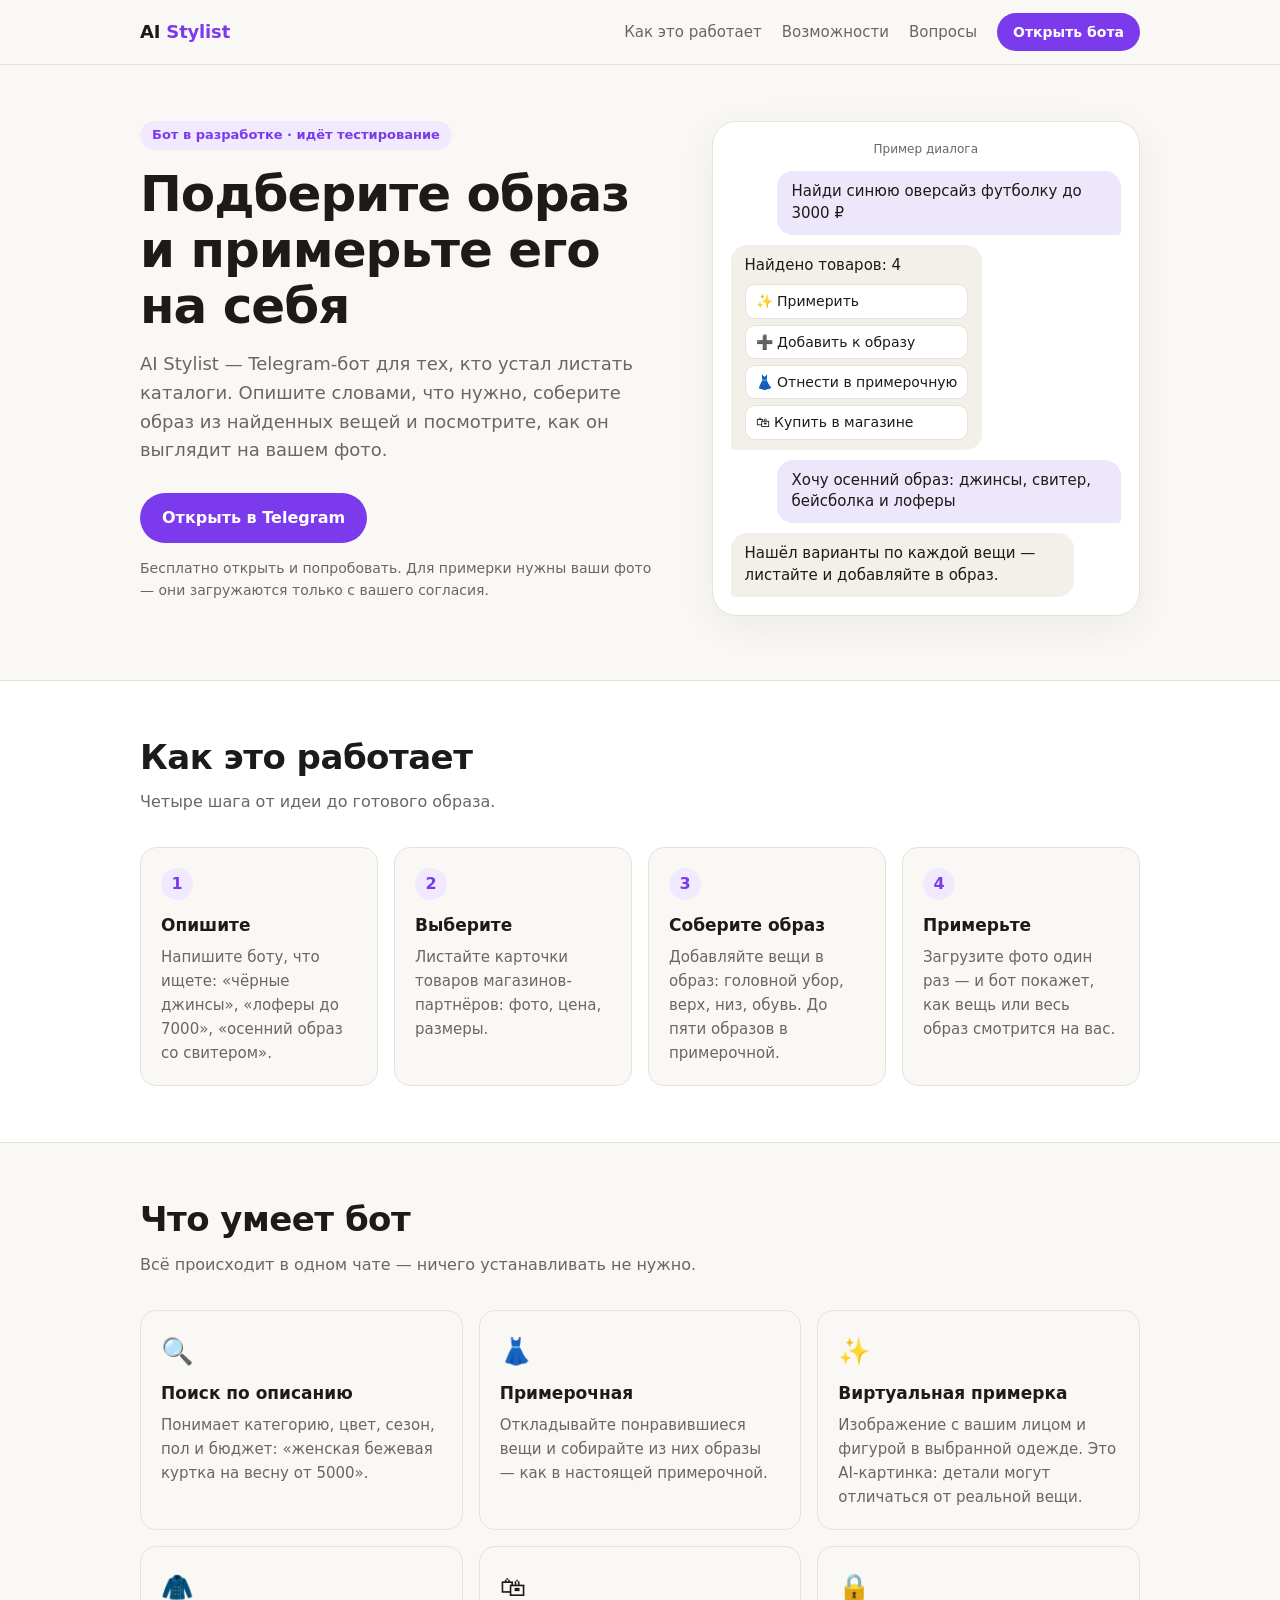
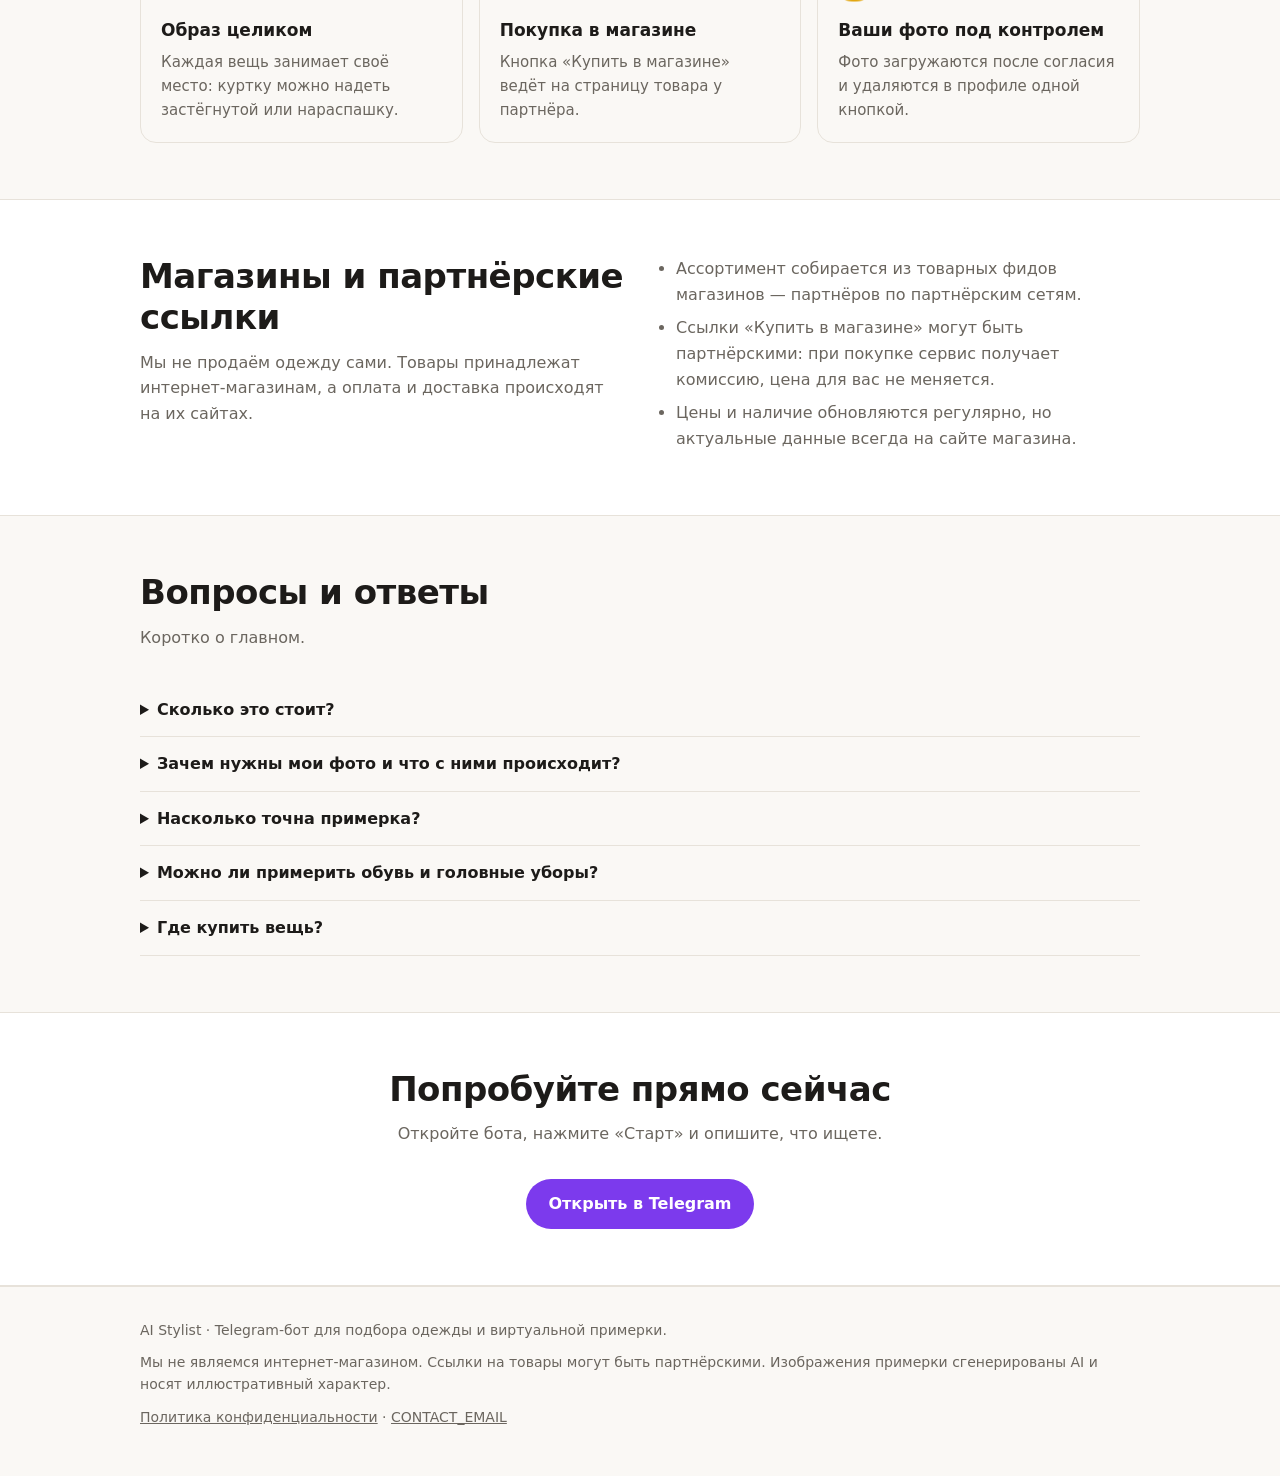
==== index.html @ a5141272 "init" ====
<!doctype html>
<html lang="ru">
<head>
<meta charset="utf-8">
<meta name="viewport" content="width=device-width, initial-scale=1">
<title>AI Stylist — подбор одежды и виртуальная примерка в Telegram</title>
<meta name="description" content="Telegram-бот для подбора одежды: найдёт вещь по описанию, поможет собрать образ и покажет, как он смотрится на вас.">
<meta property="og:title" content="AI Stylist — подбор одежды и примерка в Telegram">
<meta property="og:description" content="Опишите, что ищете, соберите образ и примерьте его на себя — прямо в Telegram.">
<meta property="og:type" content="website">
<link rel="icon" href="data:image/svg+xml,%3Csvg xmlns='http://www.w3.org/2000/svg' viewBox='0 0 64 64'%3E%3Crect width='64' height='64' rx='14' fill='%237c3aed'/%3E%3Ctext x='32' y='43' font-size='32' text-anchor='middle' fill='white' font-family='sans-serif' font-weight='700'%3EAI%3C/text%3E%3C/svg%3E">
<link rel="stylesheet" href="style.css">
</head>
<body>

<header>
  <div class="wrap">
    <a class="brand" href="/">AI <span>Stylist</span></a>
    <nav>
      <a class="link" href="#how">Как это работает</a>
      <a class="link" href="#features">Возможности</a>
      <a class="link" href="#faq">Вопросы</a>
      <!-- Замените BOT_USERNAME на имя бота в Telegram (без @) -->
      <a class="btn small" href="https://t.me/BOT_USERNAME">Открыть бота</a>
    </nav>
  </div>
</header>

<main>
  <section class="hero">
    <div class="wrap">
      <div>
        <span class="badge">Бот в разработке · идёт тестирование</span>
        <h1>Подберите образ и примерьте его на себя</h1>
        <p class="lead">AI Stylist — Telegram-бот для тех, кто устал листать каталоги. Опишите словами, что нужно, соберите образ из найденных вещей и посмотрите, как он выглядит на вашем фото.</p>
        <a class="btn" href="https://t.me/BOT_USERNAME">Открыть в Telegram</a>
        <p class="note">Бесплатно открыть и попробовать. Для примерки нужны ваши фото — они загружаются только с вашего согласия.</p>
      </div>

      <div class="chat" aria-label="Пример диалога с ботом">
        <div class="cap">Пример диалога</div>
        <div class="msg user">Найди синюю оверсайз футболку до 3000 ₽</div>
        <div class="msg bot">Найдено товаров: 4
          <div class="keys">
            <span>✨ Примерить</span>
            <span>➕ Добавить к образу</span>
            <span>👗 Отнести в примерочную</span>
            <span>🛍 Купить в магазине</span>
          </div>
        </div>
        <div class="msg user">Хочу осенний образ: джинсы, свитер, бейсболка и лоферы</div>
        <div class="msg bot">Нашёл варианты по каждой вещи — листайте и добавляйте в образ.</div>
      </div>
    </div>
  </section>

  <section class="alt" id="how">
    <div class="wrap">
      <h2>Как это работает</h2>
      <p class="sub">Четыре шага от идеи до готового образа.</p>
      <ol class="steps">
        <li class="card"><h3>Опишите</h3><p>Напишите боту, что ищете: «чёрные джинсы», «лоферы до 7000», «осенний образ со свитером».</p></li>
        <li class="card"><h3>Выберите</h3><p>Листайте карточки товаров магазинов-партнёров: фото, цена, размеры.</p></li>
        <li class="card"><h3>Соберите образ</h3><p>Добавляйте вещи в образ: головной убор, верх, низ, обувь. До пяти образов в примерочной.</p></li>
        <li class="card"><h3>Примерьте</h3><p>Загрузите фото один раз — и бот покажет, как вещь или весь образ смотрится на вас.</p></li>
      </ol>
    </div>
  </section>

  <section id="features">
    <div class="wrap">
      <h2>Что умеет бот</h2>
      <p class="sub">Всё происходит в одном чате — ничего устанавливать не нужно.</p>
      <div class="cards">
        <div class="card"><span class="icon">🔍</span><h3>Поиск по описанию</h3><p>Понимает категорию, цвет, сезон, пол и бюджет: «женская бежевая куртка на весну от 5000».</p></div>
        <div class="card"><span class="icon">👗</span><h3>Примерочная</h3><p>Откладывайте понравившиеся вещи и собирайте из них образы — как в настоящей примерочной.</p></div>
        <div class="card"><span class="icon">✨</span><h3>Виртуальная примерка</h3><p>Изображение с вашим лицом и фигурой в выбранной одежде. Это AI-картинка: детали могут отличаться от реальной вещи.</p></div>
        <div class="card"><span class="icon">🧥</span><h3>Образ целиком</h3><p>Каждая вещь занимает своё место: куртку можно надеть застёгнутой или нараспашку.</p></div>
        <div class="card"><span class="icon">🛍</span><h3>Покупка в магазине</h3><p>Кнопка «Купить в магазине» ведёт на страницу товара у партнёра.</p></div>
        <div class="card"><span class="icon">🔒</span><h3>Ваши фото под контролем</h3><p>Фото загружаются после согласия и удаляются в профиле одной кнопкой.</p></div>
      </div>
    </div>
  </section>

  <section class="alt">
    <div class="wrap two">
      <div>
        <h2>Магазины и партнёрские ссылки</h2>
        <p class="sub" style="margin-bottom:0">Мы не продаём одежду сами. Товары принадлежат интернет-магазинам, а оплата и доставка происходят на их сайтах.</p>
      </div>
      <ul>
        <li>Ассортимент собирается из товарных фидов магазинов — партнёров по партнёрским сетям.</li>
        <li>Ссылки «Купить в магазине» могут быть партнёрскими: при покупке сервис получает комиссию, цена для вас не меняется.</li>
        <li>Цены и наличие обновляются регулярно, но актуальные данные всегда на сайте магазина.</li>
      </ul>
    </div>
  </section>

  <section id="faq">
    <div class="wrap">
      <h2>Вопросы и ответы</h2>
      <p class="sub">Коротко о главном.</p>
      <details>
        <summary>Сколько это стоит?</summary>
        <p>Сейчас бот находится в тестировании, пользоваться им можно бесплатно. Условия при выходе из тестирования мы объявим заранее.</p>
      </details>
      <details>
        <summary>Зачем нужны мои фото и что с ними происходит?</summary>
        <p>Для примерки нужны селфи и фото в полный рост. Они используются только для создания изображения с примеркой. Загрузка начинается после вашего согласия, а удалить фото можно в разделе «Профиль» в любой момент. Подробнее — в <a href="privacy.html">политике конфиденциальности</a>.</p>
      </details>
      <details>
        <summary>Насколько точна примерка?</summary>
        <p>Изображение создаёт нейросеть. Оно даёт представление о цвете, силуэте и сочетании вещей, но посадка и детали могут отличаться от реальных. Ориентируйтесь на размерную сетку магазина.</p>
      </details>
      <details>
        <summary>Можно ли примерить обувь и головные уборы?</summary>
        <p>Эти вещи входят в образ, но точность примерки зависит от используемой модели и со временем улучшается. Верх и низ примеряются надёжнее всего.</p>
      </details>
      <details>
        <summary>Где купить вещь?</summary>
        <p>Нажмите «Купить в магазине» в карточке товара — откроется страница вещи на сайте магазина.</p>
      </details>
    </div>
  </section>

  <section class="alt cta">
    <div class="wrap">
      <h2>Попробуйте прямо сейчас</h2>
      <p class="sub">Откройте бота, нажмите «Старт» и опишите, что ищете.</p>
      <a class="btn" href="https://t.me/BOT_USERNAME">Открыть в Telegram</a>
    </div>
  </section>
</main>

<footer>
  <div class="wrap">
    <div>AI Stylist · Telegram-бот для подбора одежды и виртуальной примерки.</div>
    <div>Мы не являемся интернет-магазином. Ссылки на товары могут быть партнёрскими. Изображения примерки сгенерированы AI и носят иллюстративный характер.</div>
    <div>
      <a href="privacy.html">Политика конфиденциальности</a> ·
      <!-- Замените на рабочий адрес -->
      <a href="mailto:CONTACT_EMAIL">CONTACT_EMAIL</a>
    </div>
  </div>
</footer>

</body>
</html>
---- style.css ----
:root {
  --bg: #faf8f5;
  --surface: #ffffff;
  --text: #1d1b19;
  --muted: #6b665f;
  --line: #e7e2da;
  --accent: #7c3aed;
  --accent-text: #ffffff;
  --accent-soft: #f1eafe;
  --bubble-user: #ede7fb;
  --bubble-bot: #f3f0ea;
  --radius: 16px;
}

@media (prefers-color-scheme: dark) {
  :root {
    --bg: #14120f;
    --surface: #1d1a16;
    --text: #f2eee8;
    --muted: #a49d93;
    --line: #2f2a24;
    --accent: #a78bfa;
    --accent-text: #14120f;
    --accent-soft: #2a2140;
    --bubble-user: #2e2548;
    --bubble-bot: #26221d;
  }
}

* { box-sizing: border-box; }
html { scroll-behavior: smooth; }
body {
  margin: 0;
  background: var(--bg);
  color: var(--text);
  font: 16px/1.6 system-ui, -apple-system, 'Segoe UI', Roboto, sans-serif;
  -webkit-font-smoothing: antialiased;
}
a { color: var(--accent); }
.wrap { max-width: 1040px; margin: 0 auto; padding: 0 20px; }

header { border-bottom: 1px solid var(--line); }
header .wrap { display: flex; align-items: center; justify-content: space-between; gap: 16px; height: 64px; }
.brand { font-weight: 700; font-size: 18px; color: var(--text); text-decoration: none; letter-spacing: -0.01em; }
.brand span { color: var(--accent); }
nav { display: flex; align-items: center; gap: 20px; }
nav a.link { color: var(--muted); text-decoration: none; font-size: 15px; }
nav a.link:hover { color: var(--text); }

.btn {
  display: inline-block;
  padding: 12px 22px;
  border-radius: 999px;
  background: var(--accent);
  color: var(--accent-text);
  font-weight: 600;
  text-decoration: none;
  border: 0;
}
.btn:hover { filter: brightness(1.08); }
.btn.small { padding: 8px 16px; font-size: 14px; }

.hero { padding: 56px 0 64px; }
.hero .wrap { display: grid; grid-template-columns: 1.1fr 0.9fr; gap: 48px; align-items: center; }
.badge {
  display: inline-block;
  padding: 4px 12px;
  border-radius: 999px;
  background: var(--accent-soft);
  color: var(--accent);
  font-size: 13px;
  font-weight: 600;
  margin-bottom: 16px;
}
h1 { font-size: clamp(32px, 5vw, 50px); line-height: 1.12; letter-spacing: -0.02em; margin: 0 0 16px; }
.lead { font-size: 18px; color: var(--muted); margin: 0 0 28px; max-width: 34em; }
.note { font-size: 14px; color: var(--muted); margin-top: 14px; }

.chat {
  background: var(--surface);
  border: 1px solid var(--line);
  border-radius: 24px;
  padding: 18px;
  display: flex;
  flex-direction: column;
  gap: 10px;
  box-shadow: 0 10px 40px rgba(0, 0, 0, 0.06);
}
.chat .cap { font-size: 12px; color: var(--muted); text-align: center; margin-bottom: 2px; }
.msg { max-width: 88%; padding: 10px 14px; border-radius: 16px; font-size: 15px; line-height: 1.45; }
.msg.user { align-self: flex-end; background: var(--bubble-user); border-bottom-right-radius: 4px; }
.msg.bot { align-self: flex-start; background: var(--bubble-bot); border-bottom-left-radius: 4px; }
.msg small { display: block; color: var(--muted); margin-top: 4px; }
.keys { display: flex; flex-direction: column; gap: 6px; margin-top: 8px; }
.keys span {
  border: 1px solid var(--line);
  background: var(--surface);
  border-radius: 10px;
  padding: 6px 10px;
  font-size: 14px;
}

section { padding: 56px 0; }
section.alt { background: var(--surface); border-top: 1px solid var(--line); border-bottom: 1px solid var(--line); }
h2 { font-size: clamp(26px, 3.4vw, 34px); letter-spacing: -0.015em; line-height: 1.2; margin: 0 0 12px; }
.sub { color: var(--muted); margin: 0 0 32px; max-width: 40em; }

.steps, .cards { display: grid; gap: 16px; padding: 0; margin: 0; list-style: none; }
.steps { grid-template-columns: repeat(4, 1fr); counter-reset: step; }
.cards { grid-template-columns: repeat(3, 1fr); }
.card {
  background: var(--bg);
  border: 1px solid var(--line);
  border-radius: var(--radius);
  padding: 20px;
}
section.alt .card { background: var(--bg); }
.card h3 { margin: 0 0 6px; font-size: 17px; }
.card p { margin: 0; color: var(--muted); font-size: 15px; }
.steps .card::before {
  counter-increment: step;
  content: counter(step);
  display: grid;
  place-items: center;
  width: 32px;
  height: 32px;
  border-radius: 50%;
  background: var(--accent-soft);
  color: var(--accent);
  font-weight: 700;
  margin-bottom: 12px;
}
.icon { font-size: 26px; display: block; margin-bottom: 8px; }

.two { display: grid; grid-template-columns: 1fr 1fr; gap: 32px; align-items: start; }
.two ul { margin: 0; padding-left: 20px; color: var(--muted); }
.two li { margin-bottom: 8px; }

details { border-bottom: 1px solid var(--line); padding: 14px 0; }
details summary { cursor: pointer; font-weight: 600; }
details p { margin: 8px 0 0; color: var(--muted); }

.cta { text-align: center; }
.cta .sub { margin-left: auto; margin-right: auto; }

footer { border-top: 1px solid var(--line); padding: 32px 0 48px; color: var(--muted); font-size: 14px; }
footer .wrap { display: flex; flex-direction: column; gap: 10px; }
footer a { color: var(--muted); }

@media (max-width: 860px) {
  .hero .wrap, .two { grid-template-columns: 1fr; }
  .steps, .cards { grid-template-columns: 1fr 1fr; }
  .hero { padding-top: 36px; }
}
@media (max-width: 560px) {
  .steps, .cards { grid-template-columns: 1fr; }
  nav a.link { display: none; }
  section { padding: 40px 0; }
}
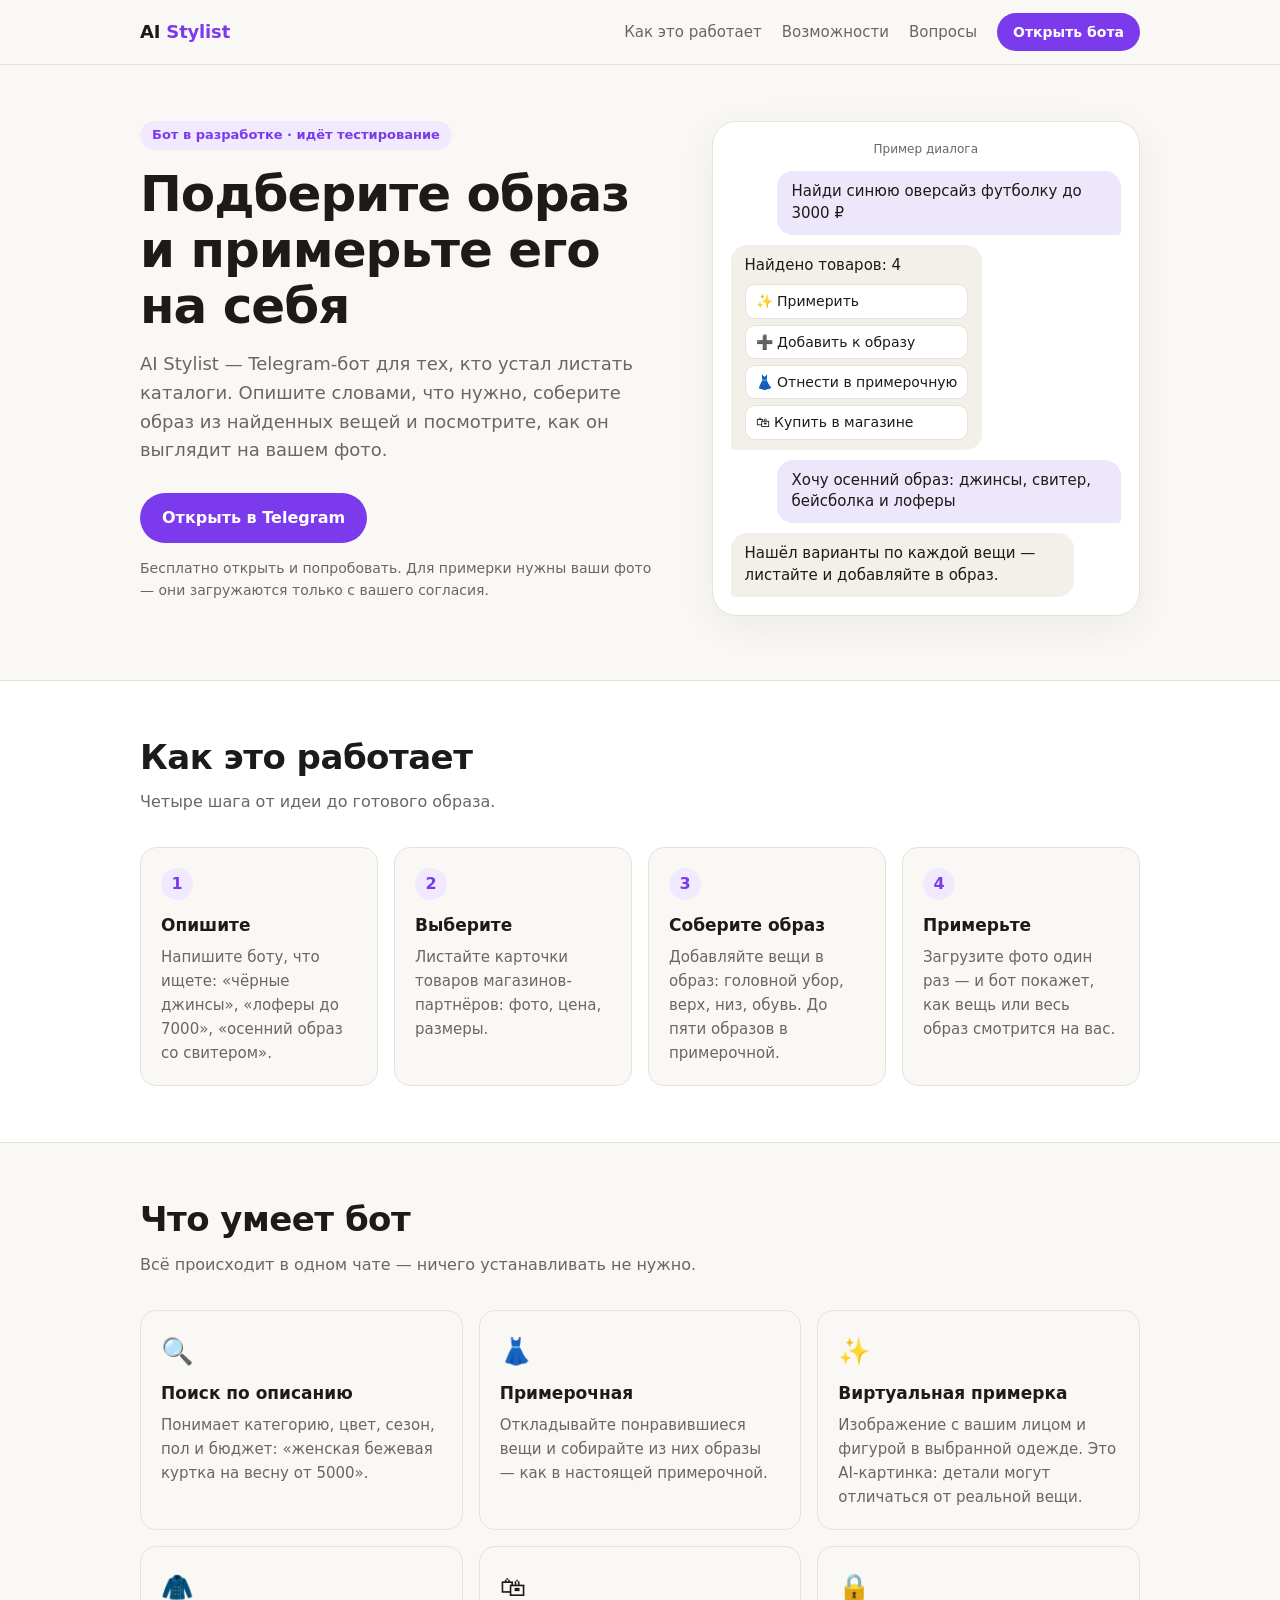
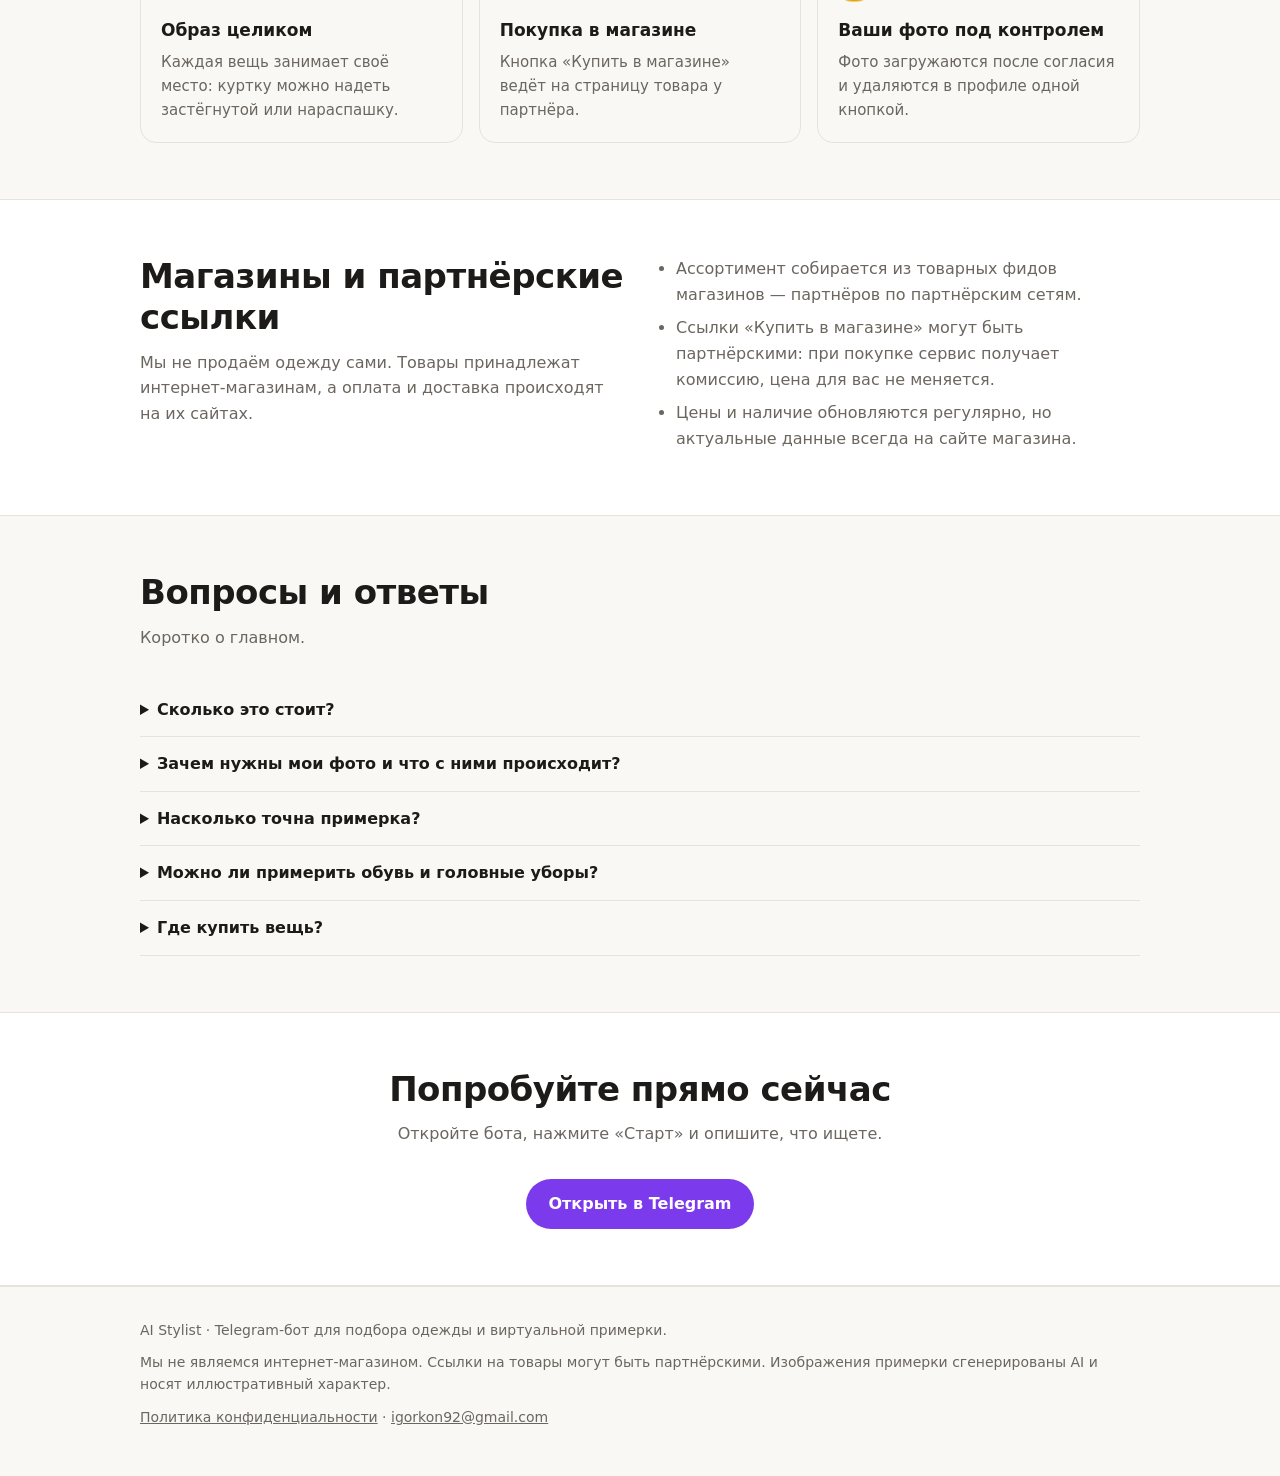
==== commit 3d95d08e: "fix names" ====
--- a/index.html
+++ b/index.html
@@ -20,8 +20,8 @@
       <a class="link" href="#how">Как это работает</a>
       <a class="link" href="#features">Возможности</a>
       <a class="link" href="#faq">Вопросы</a>
-      <!-- Замените BOT_USERNAME на имя бота в Telegram (без @) -->
-      <a class="btn small" href="https://t.me/BOT_USERNAME">Открыть бота</a>
+      <!-- Замените dev_ai_stylist_bot на имя бота в Telegram (без @) -->
+      <a class="btn small" href="https://t.me/dev_ai_stylist_bot">Открыть бота</a>
     </nav>
   </div>
 </header>
@@ -33,7 +33,7 @@
         <span class="badge">Бот в разработке · идёт тестирование</span>
         <h1>Подберите образ и примерьте его на себя</h1>
         <p class="lead">AI Stylist — Telegram-бот для тех, кто устал листать каталоги. Опишите словами, что нужно, соберите образ из найденных вещей и посмотрите, как он выглядит на вашем фото.</p>
-        <a class="btn" href="https://t.me/BOT_USERNAME">Открыть в Telegram</a>
+        <a class="btn" href="https://t.me/dev_ai_stylist_bot">Открыть в Telegram</a>
         <p class="note">Бесплатно открыть и попробовать. Для примерки нужны ваши фото — они загружаются только с вашего согласия.</p>
       </div>
 
@@ -127,7 +127,7 @@
     <div class="wrap">
       <h2>Попробуйте прямо сейчас</h2>
       <p class="sub">Откройте бота, нажмите «Старт» и опишите, что ищете.</p>
-      <a class="btn" href="https://t.me/BOT_USERNAME">Открыть в Telegram</a>
+      <a class="btn" href="https://t.me/dev_ai_stylist_bot">Открыть в Telegram</a>
     </div>
   </section>
 </main>
@@ -139,7 +139,7 @@
     <div>
       <a href="privacy.html">Политика конфиденциальности</a> ·
       <!-- Замените на рабочий адрес -->
-      <a href="mailto:CONTACT_EMAIL">CONTACT_EMAIL</a>
+      <a href="mailto:igorkon92@gmail.com">igorkon92@gmail.com</a>
     </div>
   </div>
 </footer>
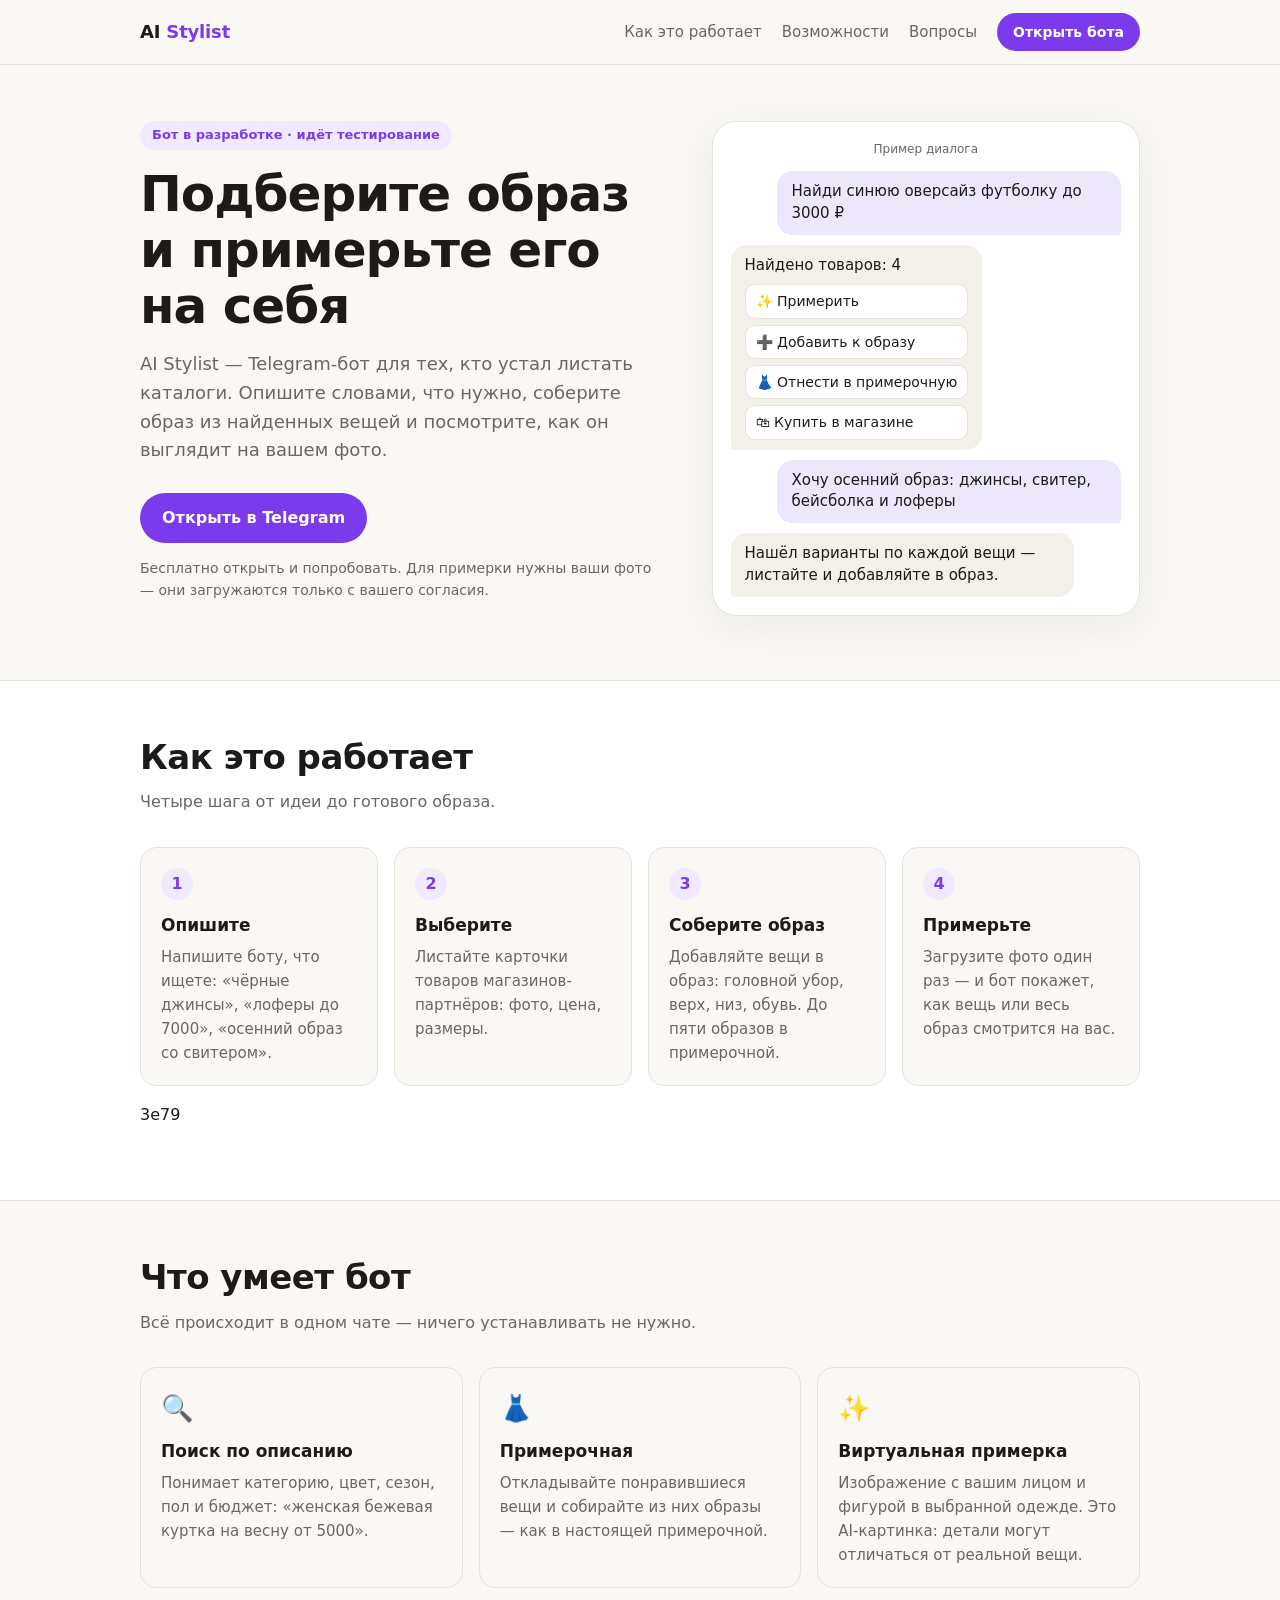
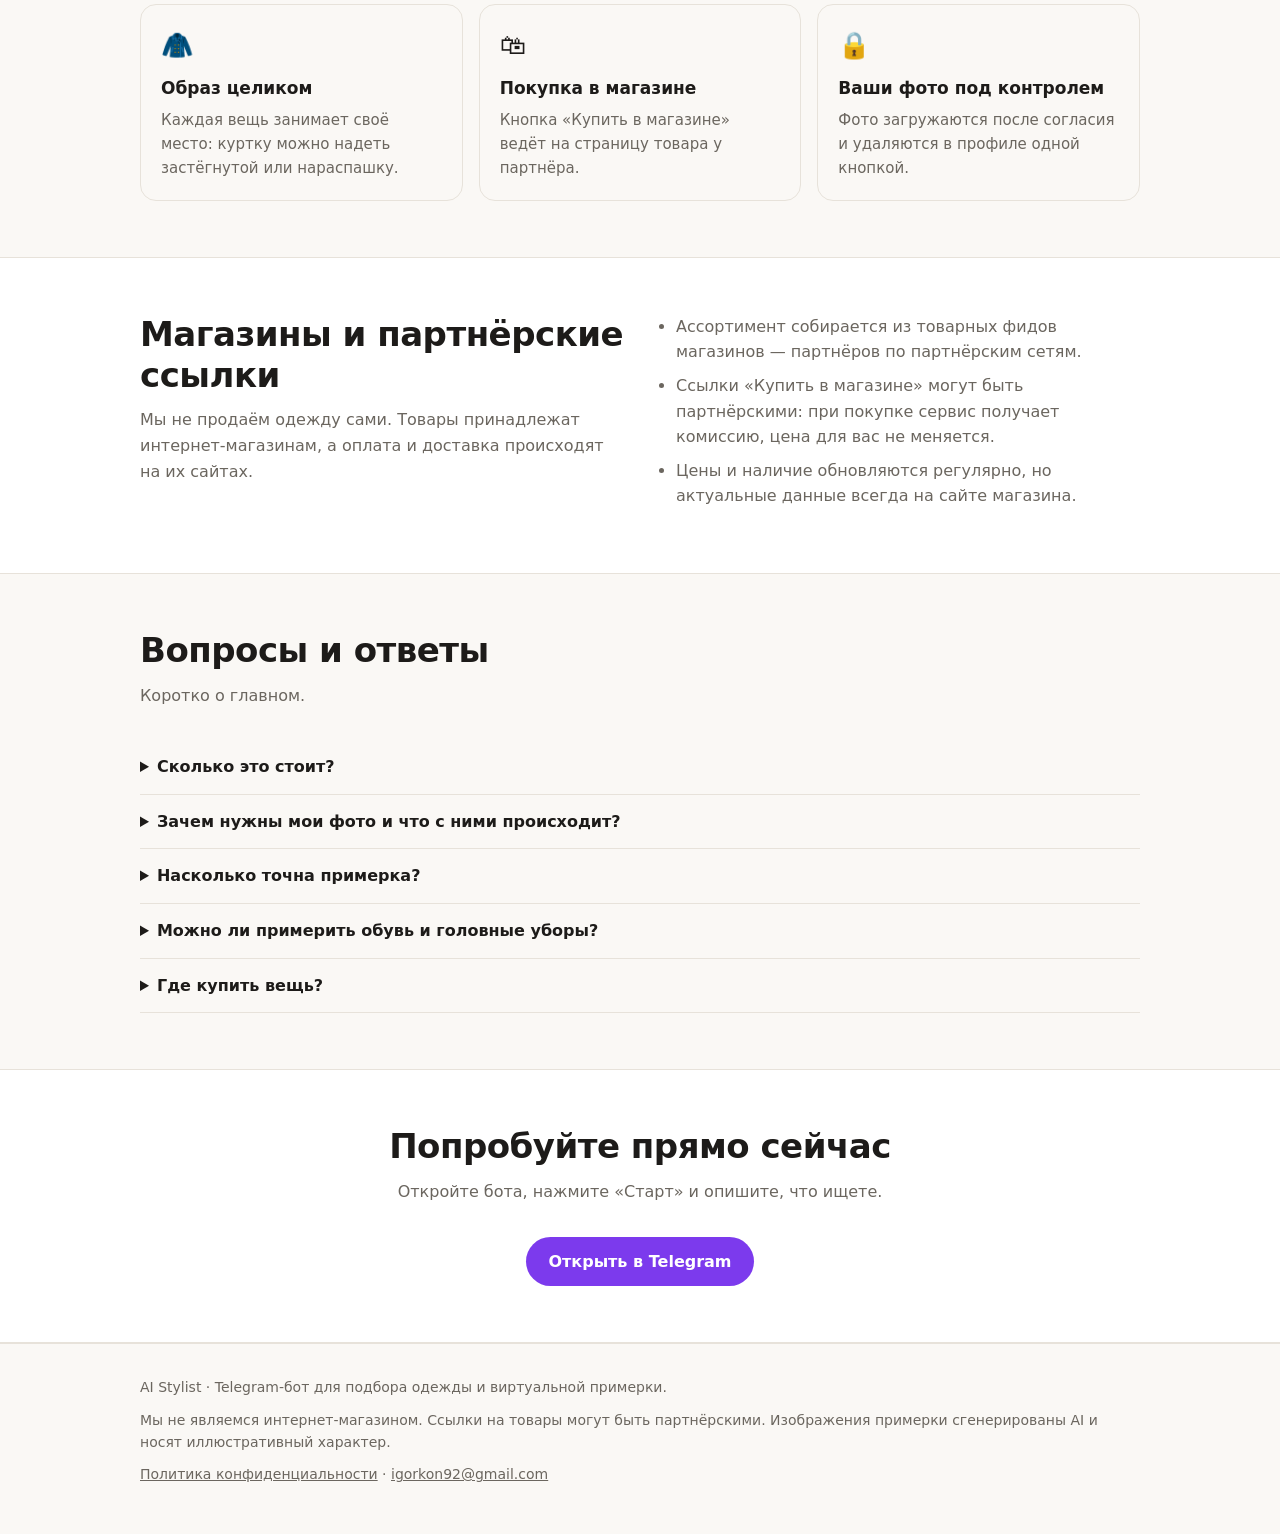
==== commit b820e79d: "code mitgo" ====
--- a/index.html
+++ b/index.html
@@ -10,6 +10,7 @@
 <meta property="og:type" content="website">
 <link rel="icon" href="data:image/svg+xml,%3Csvg xmlns='http://www.w3.org/2000/svg' viewBox='0 0 64 64'%3E%3Crect width='64' height='64' rx='14' fill='%237c3aed'/%3E%3Ctext x='32' y='43' font-size='32' text-anchor='middle' fill='white' font-family='sans-serif' font-weight='700'%3EAI%3C/text%3E%3C/svg%3E">
 <link rel="stylesheet" href="style.css">
+  <meta name="mitgo" content=bc34">
 </head>
 <body>
 
@@ -64,6 +65,8 @@
         <li class="card"><h3>Соберите образ</h3><p>Добавляйте вещи в образ: головной убор, верх, низ, обувь. До пяти образов в примерочной.</p></li>
         <li class="card"><h3>Примерьте</h3><p>Загрузите фото один раз — и бот покажет, как вещь или весь образ смотрится на вас.</p></li>
       </ol>
+
+      <p>3e79</p>
     </div>
   </section>
 
